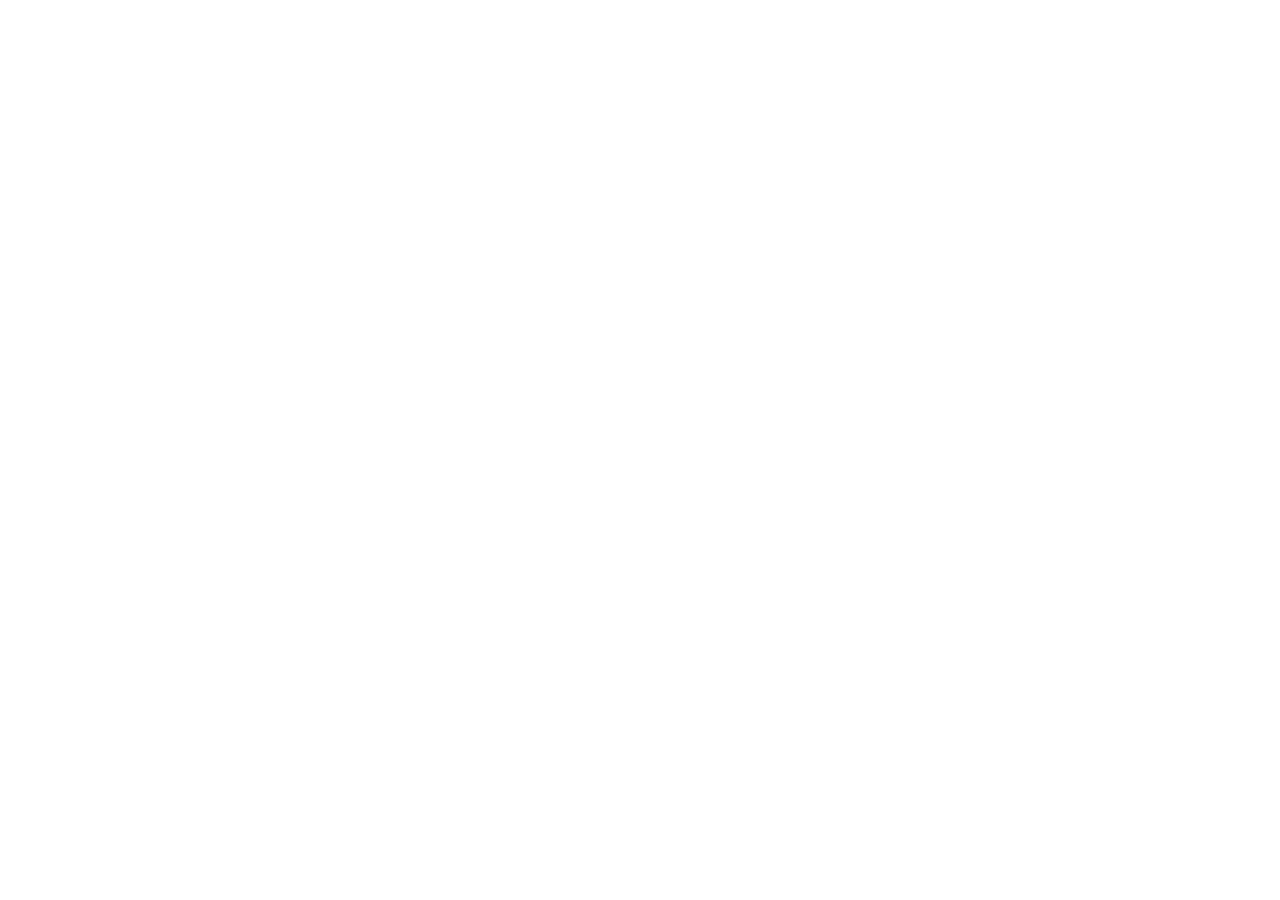
==== games/coffee-lover/index.html @ 400ea5a0 "Deploy full Aulita Game Lab" ====
<!doctype html><html lang="ru"><head><meta charset="UTF-8"><meta name="viewport" content="width=device-width,initial-scale=1"><meta name="theme-color" content="#fff8dd"><title>Игровая вселенная АюлитА</title>  <script type="module" crossorigin src="/aulita-game-lab/assets/main-BHxqMVKq.js"></script>
  <link rel="stylesheet" crossorigin href="/aulita-game-lab/assets/main-ep1-AoKU.css">
</head><body><div id="root"></div></body></html>
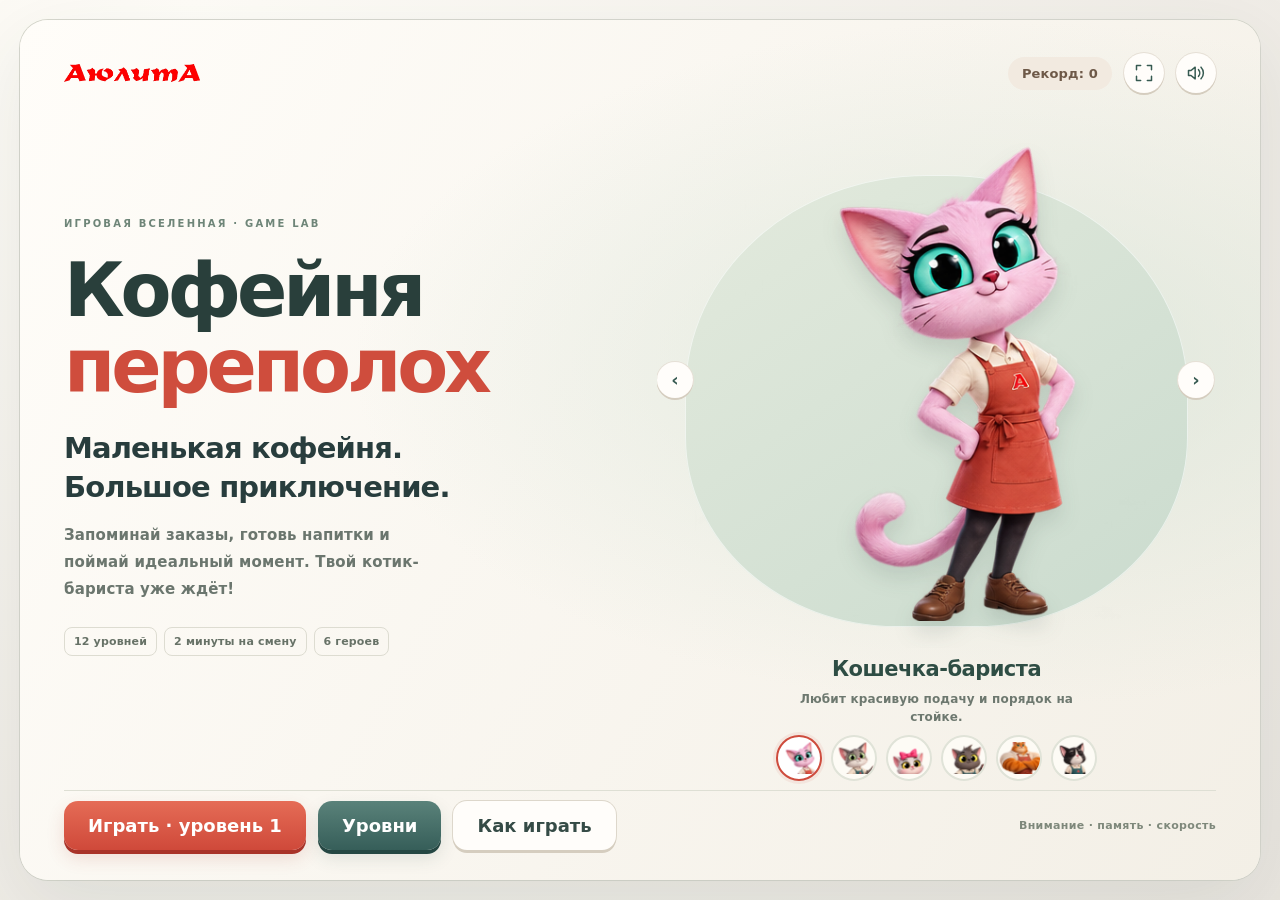
==== commit c7d86f31: "Update Coffee Lover game" ====
--- a/games/coffee-lover/index.html
+++ b/games/coffee-lover/index.html
@@ -1,3 +1,943 @@
-<!doctype html><html lang="ru"><head><meta charset="UTF-8"><meta name="viewport" content="width=device-width,initial-scale=1"><meta name="theme-color" content="#fff8dd"><title>Игровая вселенная АюлитА</title>  <script type="module" crossorigin src="/aulita-game-lab/assets/main-BHxqMVKq.js"></script>
-  <link rel="stylesheet" crossorigin href="/aulita-game-lab/assets/main-ep1-AoKU.css">
-</head><body><div id="root"></div></body></html>
+<!doctype html>
+<html lang="ru">
+<head>
+<meta charset="utf-8">
+<meta name="viewport" content="width=device-width,initial-scale=1,viewport-fit=cover">
+<title>Кофейня-переполох</title>
+<meta name="claude:viewport-fit-sides" content="cover">
+
+<style>
+/* Layout: one framed café window. HUD on top; rooms (orders / machines) slide sideways inside the viewport. Single deliberate look: warm mint café, plum backdrop. */
+:root{
+  --bg:#34213f; --ink:#3b2418; --paper:#fff6e6; --mint:#8fd6c6; --mint-d:#4fae9d;
+  --wood:#b9774a; --wood-d:#7d4a2c; --pink:#ff7fa8; --blue:#2f8dff; --green:#34c96a;
+  --red:#ef4b4b; --gold:#ffc447; --choc:#4b2f22;
+  --display:'Baloo 2','Trebuchet MS',system-ui,sans-serif; --body:'Nunito',system-ui,sans-serif;
+  color-scheme:light;
+}
+html{box-sizing:border-box;height:100%}
+*,*::before,*::after{box-sizing:inherit}
+body{height:100%;margin:0;overflow:hidden;background:var(--bg) radial-gradient(circle at 50% 0,#5b3a66,#34213f 65%);color:var(--ink);font-family:var(--body);font-weight:600;
+  padding-block:10px;padding-left:max(16px,env(safe-area-inset-left,0px));padding-right:max(16px,env(safe-area-inset-right,0px));
+  touch-action:manipulation;user-select:none;-webkit-user-select:none;-webkit-tap-highlight-color:transparent}
+[hidden]{display:none!important}
+button{font:inherit;color:inherit;cursor:pointer;border:0;background:none;padding:0}
+button:focus-visible{outline:3px solid var(--gold);outline-offset:2px}
+.frame{position:relative;height:100%;width:100%;max-width:1100px;margin:0 auto;border-radius:22px;overflow:hidden;background:var(--mint);box-shadow:0 18px 50px rgba(0,0,0,.45),0 0 0 4px #5a3a2a}
+.screen{position:absolute;inset:0;display:flex;flex-direction:column}
+
+/* ---------- buttons ---------- */
+.btn{font-family:var(--display);font-weight:800;font-size:clamp(17px,2.4vw,22px);padding:10px 22px;border-radius:16px;color:#fff;background:linear-gradient(#ff9ec0,#ff6f9c);box-shadow:0 5px 0 #c4406f,0 8px 14px rgba(0,0,0,.25);transition:transform .08s,box-shadow .08s}
+.btn:active{transform:translateY(4px);box-shadow:0 1px 0 #c4406f}
+.btn.alt{background:linear-gradient(#7fd0ff,#2f8dff);box-shadow:0 5px 0 #1b62b8,0 8px 14px rgba(0,0,0,.25)}
+.btn.alt:active{box-shadow:0 1px 0 #1b62b8}
+.btn.ghost{background:linear-gradient(#fff6e6,#ecd9bb);color:var(--ink);box-shadow:0 5px 0 #b99b6b,0 8px 14px rgba(0,0,0,.2)}
+.btn.ghost:active{box-shadow:0 1px 0 #b99b6b}
+.btn.sm{font-size:15px;padding:7px 14px;border-radius:12px}
+.round{width:40px;height:40px;border-radius:50%;display:grid;place-items:center;background:linear-gradient(#fff6e6,#ecd9bb);box-shadow:0 3px 0 #b99b6b;font-size:18px;color:var(--ink)}
+
+/* ---------- menu ---------- */
+#menu{background:
+  radial-gradient(ellipse at 50% 100%,rgba(255,220,160,.55),transparent 60%),
+  linear-gradient(#a6e3d6 0,#86cfc0 62%,#c9955f 62%,#a8693e 100%);align-items:center;padding:14px 16px 16px;gap:6px}
+#menu .top{width:100%;display:flex;justify-content:space-between;align-items:center;gap:8px}
+.badge{font-family:var(--display);font-weight:800;background:rgba(255,246,230,.9);border-radius:999px;padding:4px 14px;font-size:15px;box-shadow:0 3px 0 rgba(0,0,0,.15)}
+.title{font-family:var(--display);font-weight:800;line-height:.95;text-align:center;font-size:clamp(34px,7vw,64px);margin:0;color:#fff;text-shadow:0 4px 0 #b4506f,0 8px 16px rgba(0,0,0,.25);text-wrap:balance}
+.title small{display:block;font-size:.34em;letter-spacing:.14em;text-transform:uppercase;color:#fff6e6;text-shadow:0 2px 0 #4fae9d;margin-top:6px}
+.stagecat{flex:1;min-height:0;min-width:0;width:100%;overflow:hidden;display:grid;grid-template-columns:48px 1fr 48px;align-items:center;gap:8px}
+#pv{height:100%;min-height:0;min-width:0;display:flex;justify-content:center;perspective:900px}
+#pv .tilt{height:100%;transform-style:preserve-3d;transition:transform .12s;transform:rotateY(var(--ry,0deg)) rotateX(var(--rx,0deg))}
+.catsvg{height:100%;width:auto;display:block;overflow:visible;filter:drop-shadow(0 12px 10px rgba(60,30,40,.32))}
+.catname{font-family:var(--display);font-weight:800;font-size:26px;text-align:center;color:#fff;text-shadow:0 3px 0 rgba(0,0,0,.25)}
+.catnote{font-size:14px;text-align:center;max-width:46ch;color:#2c1d14;background:rgba(255,246,230,.82);padding:4px 12px;border-radius:12px}
+.thumbs{display:flex;gap:8px;flex-wrap:wrap;justify-content:center}
+.thumb{width:52px;height:52px;border-radius:50%;background:rgba(255,246,230,.85);border:3px solid transparent;overflow:hidden;display:grid;place-items:center;box-shadow:0 3px 0 rgba(0,0,0,.2)}
+.thumb[aria-pressed=true]{border-color:var(--gold);background:#fff}
+.thumb .catsvg{height:100%;filter:none}
+.menubtns{display:flex;gap:10px;flex-wrap:wrap;justify-content:center}
+
+/* ---------- levels ---------- */
+#levels{background:linear-gradient(#a6e3d6,#7cc5b6);padding:14px 16px;gap:10px}
+.lvhead{display:flex;align-items:center;gap:10px}
+.lvhead h2{font-family:var(--display);font-weight:800;margin:0;font-size:28px;color:#fff;text-shadow:0 3px 0 rgba(0,0,0,.2)}
+.lvgrid{flex:1;min-height:0;overflow:auto;display:grid;grid-template-columns:repeat(auto-fill,minmax(130px,1fr));gap:10px;align-content:start;padding:4px 2px 10px}
+.lv{min-width:0;text-align:left;border-radius:16px;padding:10px 12px;background:linear-gradient(#fff6e6,#f2dfbf);box-shadow:0 5px 0 #b99b6b;display:flex;flex-direction:column;gap:2px}
+.lv b{font-family:var(--display);font-size:26px;line-height:1}
+.lv span{font-size:13px}
+.lv[disabled]{opacity:.55;cursor:not-allowed;filter:grayscale(.6)}
+.lv.cur{outline:3px solid var(--pink)}
+
+/* ---------- game HUD ---------- */
+#game{background:var(--mint)}
+.hud{display:flex;align-items:center;gap:10px;padding:8px 12px;background:linear-gradient(#6a4533,#47291c);color:#fff6e6;position:relative;z-index:6;flex:none}
+.head{width:48px;height:48px;border-radius:50%;background:radial-gradient(circle at 40% 30%,#fff6e6,#e9cfa6);border:3px solid var(--gold);overflow:visible;position:relative;flex:none}
+.head .inner{position:absolute;inset:0;border-radius:50%;overflow:hidden}
+.head .catsvg{height:100%;width:100%;filter:none}
+.bubble{position:absolute;left:54px;top:50%;transform:translateY(-50%) scale(.6);transform-origin:0 50%;background:#fff;color:var(--ink);font-family:var(--display);font-weight:800;font-size:15px;padding:3px 12px;border-radius:14px;white-space:nowrap;opacity:0;pointer-events:none;transition:opacity .15s,transform .15s;z-index:9;box-shadow:0 3px 8px rgba(0,0,0,.3)}
+.bubble.on{opacity:1;transform:translateY(-50%) scale(1)}
+.bubble::before{content:"";position:absolute;left:-6px;top:50%;margin-top:-6px;border:6px solid transparent;border-right-color:#fff;border-left:0}
+.hudmid{flex:1;min-width:0;display:flex;flex-direction:column;gap:5px}
+.hudmid .row{display:flex;justify-content:space-between;font-family:var(--display);font-weight:700;font-size:14px;white-space:nowrap;gap:6px}
+.bar{height:14px;border-radius:9px;background:rgba(0,0,0,.4);overflow:hidden;box-shadow:inset 0 2px 3px rgba(0,0,0,.4)}
+.bar i{display:block;height:100%;width:100%;background:linear-gradient(#9bf5b9,#34c96a);border-radius:9px;transition:background .3s}
+.bar i.low{background:linear-gradient(#ff9d9d,#ef4b4b)}
+.hudr{text-align:right;font-family:var(--display);font-weight:800;line-height:1;flex:none}
+.hudr .sc{font-size:24px;color:var(--gold);font-variant-numeric:tabular-nums}
+.hudr .or{font-size:14px;margin-top:3px;font-variant-numeric:tabular-nums}
+.tabs{display:flex;gap:6px;padding:5px 10px;background:#4f3123;z-index:6;flex:none;justify-content:center}
+.tab{position:relative;display:flex;align-items:center;gap:6px;padding:4px 12px 4px 8px;border-radius:12px;background:#6b4631;color:#fff6e6;font-family:var(--display);font-weight:700;font-size:14px;min-width:0}
+.tab[aria-selected=true]{background:#fff6e6;color:var(--ink)}
+.tab .pill{min-width:20px;height:20px;border-radius:10px;background:var(--green);color:#fff;font-size:12px;display:none;place-items:center;padding:0 5px;animation:pulse .8s infinite}
+.tab .pill.show{display:grid}.tab .pill.bad{background:var(--red)}
+.tab .mini{width:30px;height:7px;border-radius:4px;background:rgba(0,0,0,.35);overflow:hidden}
+.tab .mini i{display:block;height:100%;width:0;background:var(--gold)}
+.hint{flex:none;background:#fff3b8;color:#5a3d12;font-size:14px;text-align:center;padding:4px 10px;z-index:6;font-weight:800}
+@keyframes pulse{50%{transform:scale(1.18)}}
+
+/* ---------- rooms ---------- */
+.viewport{position:relative;flex:1;min-height:0;overflow:hidden}
+.track{display:flex;height:100%;width:100%;transition:transform .38s cubic-bezier(.3,.8,.3,1)}
+.panel{flex:0 0 100%;min-width:0;height:100%;position:relative;display:flex;flex-direction:column;overflow:hidden}
+.nav{position:absolute;top:50%;margin-top:-30px;width:44px;height:60px;z-index:5;border-radius:14px;background:rgba(255,246,230,.92);box-shadow:0 4px 0 rgba(0,0,0,.25);font-size:26px;display:grid;place-items:center;color:var(--ink)}
+.nav.l{left:6px}.nav.r{right:6px}
+.nav[hidden]{display:none}
+.nav .pill{position:absolute;top:-8px;min-width:22px;height:22px;border-radius:11px;background:var(--green);color:#fff;font-size:13px;font-family:var(--display);display:none;place-items:center;padding:0 6px;animation:pulse .8s infinite}
+.nav .pill.show{display:grid}.nav .pill.bad{background:var(--red)}
+
+.wall{position:absolute;inset:0;background:
+  linear-gradient(rgba(255,255,255,.0),rgba(255,255,255,0)) ,
+  repeating-linear-gradient(90deg,rgba(255,255,255,.12) 0 2px,transparent 2px 46px),
+  repeating-linear-gradient(0deg,rgba(255,255,255,.12) 0 2px,transparent 2px 46px),
+  linear-gradient(#9adbcd,#7cc5b6)}
+.floor{position:absolute;left:0;right:0;bottom:0;height:22%;background:repeating-linear-gradient(90deg,#c58a57 0 70px,#b97d4b 70px 72px);box-shadow:inset 0 10px 14px rgba(0,0,0,.18)}
+.deco{position:absolute;pointer-events:none}
+.lamp{position:absolute;top:0;pointer-events:none;display:flex;flex-direction:column;align-items:center;z-index:3}
+.lamp::after{content:"";position:absolute;top:34px;width:150px;height:150px;border-radius:50%;background:radial-gradient(circle,rgba(255,236,170,.55),transparent 65%)}
+.lamp i{display:block;width:2px;height:var(--h,26px);background:#4b2f22}
+.lamp b{display:block;width:44px;height:26px;border-radius:24px 24px 4px 4px;background:linear-gradient(#ff9ec0,#e0508a);box-shadow:inset -6px -4px 0 rgba(0,0,0,.12)}
+
+/* orders room */
+.board{position:absolute;left:5%;right:5%;top:5%;bottom:36%;border-radius:18px;background:
+  linear-gradient(135deg,rgba(255,255,255,.07),transparent 40%),#2f4a45;
+  border:10px solid #8a5232;box-shadow:0 10px 0 #6b3d22,0 16px 24px rgba(0,0,0,.3),inset 0 0 30px rgba(0,0,0,.35);display:flex;flex-direction:column;padding:6px 10px 10px;gap:6px;z-index:2}
+.board.compact{position:relative;inset:auto;flex:1;min-width:0;min-height:0;margin:0}
+.boardhead{font-family:var(--display);font-weight:800;color:#f3f3e6;letter-spacing:.2em;font-size:13px;text-align:center;opacity:.85}
+.tickets{flex:1;min-height:0;display:grid;grid-template-columns:repeat(auto-fit,minmax(var(--tw,86px),1fr));grid-auto-rows:minmax(0,1fr);gap:10px;align-items:stretch;align-content:center}
+.ticket{position:relative;min-width:0;min-height:0;max-height:150px;border-radius:6px 6px 3px 3px;background:#fffdf4;box-shadow:0 4px 0 rgba(0,0,0,.28);display:flex;flex-direction:column;align-items:center;justify-content:center;padding:14px 4px 6px;gap:2px;transform:rotate(var(--r,0deg));
+  background-image:repeating-linear-gradient(0deg,transparent 0 17px,rgba(80,120,160,.14) 17px 18px);border-bottom:5px solid var(--tc,#999)}
+.ticket::before{content:"";position:absolute;top:-5px;left:50%;margin-left:-6px;width:12px;height:12px;border-radius:50%;background:radial-gradient(circle at 35% 30%,#ff9a9a,#d92d2d);box-shadow:0 2px 2px rgba(0,0,0,.4)}
+.ticket.new{animation:tin .35s cubic-bezier(.3,1.6,.5,1)}
+@keyframes tin{from{transform:translateY(-30px) scale(.6);opacity:0}}
+.ticket .ic{display:flex;gap:2px;justify-content:center;min-height:0}
+.ticket svg{width:clamp(26px,5.5vw,40px);height:auto;aspect-ratio:1;flex:none}
+.ticket .nm{font-size:11px;font-weight:800;line-height:1;text-align:center;color:#4b3a30}
+.ticket .tag{position:absolute;right:-6px;bottom:6px;font-family:var(--display);font-weight:800;font-size:13px;color:#fff;background:var(--red);border-radius:10px;padding:0 6px;box-shadow:0 2px 0 rgba(0,0,0,.3)}
+.catwrap{position:absolute;bottom:2%;left:3%;height:40%;z-index:3}
+.catwrap .catsvg{height:100%}
+.counter{position:absolute;right:0;bottom:0;width:46%;height:21%;background:linear-gradient(#e7b783,#b9774a 22%,#8a5232);border-radius:14px 0 0 0;box-shadow:inset 0 5px 0 #f6d4a8,0 -6px 14px rgba(0,0,0,.2);z-index:2}
+.cake{position:absolute;right:6%;bottom:21%;width:min(24%,150px);z-index:2}
+.plant{position:absolute;right:34%;bottom:21%;width:min(11%,64px);z-index:2}
+.compact-top{display:flex;gap:8px;align-items:flex-end;flex:none;height:min(36%,260px);padding:8px 10px 0;position:relative;z-index:2}
+.compact-top .catwrap{position:relative;inset:auto;height:80%;left:auto;bottom:auto;flex:none}
+
+/* machine room */
+.shelf{position:absolute;left:0;right:0;top:0;height:11%;z-index:1;pointer-events:none}
+.shelf svg{width:100%;height:100%}
+.mcont{flex:1;min-height:0;position:relative;container-type:size;z-index:2}
+.machines{position:absolute;inset:0;display:grid;justify-content:center;align-content:center;gap:var(--gap);
+  --gap:8px;
+  --sw:min(190px,calc(min((100cqw - (var(--cols) - 1)*var(--gap))/var(--cols),(100cqh - (var(--rows) - 1)*var(--gap))/var(--rows)/1.3)));
+  grid-template-columns:repeat(var(--cols),var(--sw));grid-auto-rows:calc(var(--sw)*1.3)}
+.slot{position:relative;width:var(--sw);height:calc(var(--sw)*1.3)}
+.slot::before{content:"";position:absolute;left:-5%;right:-5%;bottom:-1%;height:7%;border-radius:8px;background:linear-gradient(#e7b783,#a96c3f);box-shadow:0 5px 8px rgba(0,0,0,.25)}
+.mwrap{position:absolute;left:0;right:0;bottom:0;aspect-ratio:120/130}
+.mwrap>svg{position:absolute;inset:0;width:100%;height:100%;--mc:var(--pink)}
+.mwrap.m1>svg{--mc:#ff7fa8}.mwrap.m2>svg{--mc:#4fb8ff}.mwrap.m3>svg{--mc:#ffc447}.mwrap.m4>svg{--mc:#7be0a0}
+.act{position:absolute;top:0;left:50%;margin-left:-21%;width:42%;height:17%;z-index:4;border-radius:999px;display:none;place-items:center;transition:transform .08s,background .15s;box-shadow:0 3px 0 rgba(0,0,0,.28)}
+.act svg{width:56%;height:78%}
+.act.start{display:grid;background:linear-gradient(#7fc4ff,#2f8dff);color:#fff;box-shadow:0 3px 0 #1b62b8}
+.act.lock{display:grid;background:#9aa6ae;color:#e8eef2;opacity:.85}
+.act.early{display:grid;background:linear-gradient(#ffe08a,#ffb62e);color:#fff;box-shadow:0 3px 0 #b87710}
+.act.ready{display:grid;background:linear-gradient(#8ef0ad,#27b85f);color:#fff;box-shadow:0 3px 0 #17803f,0 0 0 4px rgba(61,220,120,.5),0 0 18px 6px rgba(94,240,150,.8);animation:glow .5s infinite alternate}
+.act:active{transform:translateY(3px)}
+@keyframes glow{to{transform:scale(1.07)}}
+.cup{position:absolute;left:34%;width:32%;aspect-ratio:36/30;bottom:9.4%;z-index:3;cursor:pointer;--lc:#4a2a17}
+.cup .glass{position:absolute;inset:0;border-radius:3px 3px 26% 26%/4% 4% 22% 22%;background:linear-gradient(90deg,rgba(255,255,255,.55),rgba(255,255,255,.18) 40%,rgba(255,255,255,.4));border:2px solid rgba(255,255,255,.95);overflow:hidden;box-shadow:inset 0 -4px 6px rgba(0,0,0,.12),0 3px 4px rgba(0,0,0,.2)}
+.cup::after{content:"";position:absolute;right:-22%;top:20%;width:30%;height:44%;border:3px solid rgba(255,255,255,.95);border-left:0;border-radius:0 40% 40% 0}
+.cup.empty .glass,.cup.empty::after{opacity:.85}
+.liq{position:absolute;left:0;right:0;bottom:0;height:0;background:linear-gradient(90deg,var(--lc),color-mix(in srgb,var(--lc) 75%,#000));}
+.liq::before{content:"";position:absolute;left:0;right:0;top:-3px;height:7px;border-radius:50%;background:color-mix(in srgb,var(--lc) 70%,#fff)}
+.items{position:absolute;inset:0;display:flex;align-items:center;justify-content:center;gap:2px;padding:6% 8% 0}
+.items svg{width:46%;max-width:100%;height:auto}
+.items.dbl svg{width:44%}
+.bulge{position:absolute;left:-1%;right:-1%;bottom:calc(100% - 3px);height:0;border-radius:50% 50% 0 0/100% 100% 0 0;background:var(--lc);z-index:1}
+.cup.over .bulge{animation:wob .25s infinite alternate}
+@keyframes wob{to{transform:scaleY(1.12)}}
+.puddle{position:absolute;left:18%;width:64%;bottom:6.2%;height:5%;border-radius:50%;background:var(--lc);transform:scaleX(0);transform-origin:center;opacity:.9;z-index:2;transition:transform .5s}
+.puddle.on{transform:scaleX(1)}
+.stream{position:absolute;left:calc(50% - 2px);width:4px;top:65.5%;height:0;background:var(--lc);border-radius:2px;z-index:2;display:none}
+.stream.on{display:block}
+.cup .x{position:absolute;left:50%;top:50%;width:60%;margin:-30% 0 0 -30%;aspect-ratio:1;display:none;color:var(--red);z-index:4;filter:drop-shadow(0 2px 0 #fff)}
+.cup .x.on{display:block;animation:shake .3s 2}
+.cup.sel{filter:drop-shadow(0 0 6px #fff)}
+.cup.sel .glass{border-color:var(--gold);box-shadow:0 0 0 3px rgba(255,196,71,.7)}
+.cup.empty:hover .glass{border-color:var(--gold)}
+@keyframes shake{25%{transform:translateX(-5px)}75%{transform:translateX(5px)}}
+.pop{position:absolute;left:50%;top:30%;transform:translateX(-50%);font-family:var(--display);font-weight:800;font-size:clamp(15px,2.4vw,24px);color:#fff;text-shadow:0 2px 0 #1b7a43,0 0 6px #1b7a43;pointer-events:none;z-index:8;animation:rise .9s forwards;white-space:nowrap}
+.pop.bad{text-shadow:0 2px 0 #8a2222}
+@keyframes rise{to{transform:translate(-50%,-48px);opacity:0}}
+.steam{position:absolute;left:36%;width:28%;bottom:34%;height:20%;pointer-events:none;opacity:0;z-index:2}
+.cup.fill~.steam{opacity:1}
+
+.jars{flex:none;position:relative;z-index:3;display:flex;gap:6px;justify-content:center;align-items:flex-end;padding:6px 8px 8px;background:linear-gradient(#cf9461,#9c5f36);box-shadow:inset 0 5px 0 #efc796,0 -6px 14px rgba(0,0,0,.2)}
+.jar{display:flex;flex-direction:column;align-items:center;gap:0;width:clamp(54px,16vw,92px);border-radius:12px;transition:transform .07s}
+.jar:active,.jar.hit{transform:translateY(4px) scale(.96)}
+.jar svg{width:100%;height:auto;display:block;filter:drop-shadow(0 4px 3px rgba(0,0,0,.3))}
+.jar span{font-size:11px;font-weight:800;color:#fff6e6;text-shadow:0 1px 2px rgba(0,0,0,.6);line-height:1.1}
+.jar kbd{font:inherit;font-size:10px;opacity:.8}
+
+/* cat animation */
+.cat .catsvg{transform-origin:50% 100%;animation:bob 2.6s ease-in-out infinite}
+@keyframes bob{50%{transform:translateY(-3px) scaleY(1.012)}}
+.cat.cheer .catsvg{animation:cheer .6s}
+.cat.oops .catsvg{animation:oops .5s}
+@keyframes cheer{0%{transform:scale(1)}30%{transform:translateY(-18px) scale(.95,1.07)}60%{transform:scale(1.07,.93)}100%{transform:scale(1)}}
+@keyframes oops{20%{transform:rotate(-5deg)}50%{transform:rotate(5deg)}80%{transform:rotate(-3deg)}}
+
+/* overlays */
+.ov{position:absolute;inset:0;display:grid;place-items:center;background:rgba(36,20,30,.6);z-index:30;padding:14px}
+.card{background:linear-gradient(#fffaf0,#f7e8cc);border-radius:22px;padding:18px 20px;max-width:440px;width:100%;box-shadow:0 10px 0 #b99b6b,0 20px 40px rgba(0,0,0,.4);display:flex;flex-direction:column;gap:10px;align-items:center;text-align:center;max-height:100%;overflow:auto}
+.card h2{font-family:var(--display);font-weight:800;margin:0;font-size:32px;line-height:1;text-wrap:balance}
+.card p{margin:0;font-size:15px}
+.stars{font-size:38px;letter-spacing:6px;color:var(--gold);text-shadow:0 3px 0 #b87710}
+.stars .off{color:#d8cdb8;text-shadow:none}
+.res{display:grid;grid-template-columns:1fr auto;gap:4px 18px;width:100%;font-size:16px;text-align:left;font-variant-numeric:tabular-nums}
+.res b{text-align:right}
+.res .big{font-family:var(--display);font-size:24px;color:#c4406f}
+.cd{font-family:var(--display);font-weight:800;font-size:clamp(70px,16vw,130px);color:#fff;text-shadow:0 6px 0 #c4406f,0 12px 20px rgba(0,0,0,.4);animation:pulse .5s}
+.howl{text-align:left;font-size:15px;display:flex;flex-direction:column;gap:7px;padding-left:20px;margin:0}
+.btnrow{display:flex;gap:10px;flex-wrap:wrap;justify-content:center}
+.btnrow .btn{flex:1 1 auto}
+@media (max-height:620px){.title{font-size:30px}.catnote{display:none}.thumb{width:42px;height:42px}}
+@media (prefers-reduced-motion:reduce){.cat .catsvg,.act.ready,.tab .pill,.nav .pill{animation:none}.track{transition:none}}
+
+/* АюлитА · café edition. Existing gameplay is preserved. */
+:root{--bg:#f3eee7;--ink:#283d3d;--paper:#fffdf9;--mint:#dbe7df;--mint-d:#426b66;--pink:#d85140;--gold:#e3ac4c;--display:'Trebuchet MS',system-ui,sans-serif;--body:system-ui,-apple-system,'Segoe UI',sans-serif}
+body{background:radial-gradient(ellipse at 15% 0,#fffdf8,#e9e5df);padding:20px;letter-spacing:.01em}
+.frame{max-width:1280px;border-radius:28px;background:#faf7f1;box-shadow:0 24px 80px #253e3a18,0 0 0 1px #d8d8cf}
+button{transition:transform .16s,box-shadow .16s,background .16s}
+button:focus-visible{outline:3px solid #b53326;outline-offset:4px}
+.btn{background:linear-gradient(#e56c56,#cf493a);box-shadow:0 4px 0 #a93329,0 8px 18px #ac423629;border-radius:14px;font-size:18px;padding:14px 24px}
+.btn.alt{background:linear-gradient(#5a827a,#365e59);box-shadow:0 4px 0 #254743,0 8px 18px #24453d20}
+.btn.ghost{background:#fffdfa;color:#354b46;box-shadow:0 3px 0 #d5cdbf,0 0 0 1px #ddd7cb}
+.round{background:#fffdfa;box-shadow:0 2px 0 #d5cdbf,0 0 0 1px #e6e0d6;min-width:40px;color:#365a51}
+#menu{display:grid;grid-template-columns:1fr 1fr;grid-template-rows:58px 1fr auto auto auto auto;gap:9px 34px;padding:24px 44px 30px;align-items:center;background:radial-gradient(ellipse at 80% 40%,#d6e3d6b0,transparent 47%),linear-gradient(120deg,#fffdf9,#f3efe6)}
+#menu .top{grid-column:1/-1;justify-content:flex-end;gap:12px}.brand-word{width:136px;height:52px;object-fit:contain;margin-right:auto}.badge{background:#f2eae0;color:#6e5948;font:700 13px var(--body);box-shadow:none;padding:9px 14px}
+.menu-copy{grid-column:1;grid-row:2/6;align-self:center;max-width:480px;padding-bottom:24px}.eyebrow{font-size:10px;font-weight:800;letter-spacing:.22em;color:#6e8578}
+.title{text-align:left;text-shadow:none;color:#293f3b;font-size:clamp(42px,5.8vw,76px);line-height:1.02;letter-spacing:-.055em;margin-top:22px}.title span{display:block;color:#cf4d3d}
+.intro{font-size:clamp(20px,2.5vw,29px);font-weight:700;line-height:1.35;margin:24px 0 14px;letter-spacing:-.03em}.description{font-size:15px;line-height:1.8;color:#6b766e;max-width:360px}.features{display:flex;gap:7px;flex-wrap:wrap;margin-top:24px}.features span{border:1px solid #dddcd1;border-radius:8px;padding:7px 9px;font-size:11px;color:#677267}
+.stagecat{grid-column:2;grid-row:2;min-height:140px;height:100%;grid-template-columns:38px 1fr 38px;gap:0;position:relative}.stagecat:before{content:'';position:absolute;inset:12% 5% 4%;border-radius:48% 48% 42% 42%;background:linear-gradient(145deg,#e3eadd,#cadbce);box-shadow:inset 0 0 0 1px #fff9}.stagecat>*{position:relative}.stagecat .round{min-width:36px;width:36px;height:36px}#pv{width:100%;align-items:center}#pv .tilt{width:100%;height:auto;aspect-ratio:1;max-height:100%}.catsvg{width:100%;height:100%;overflow:hidden;filter:drop-shadow(0 12px 10px #2b3c3820)}
+.catname{grid-column:2;grid-row:3;color:#2e4d44;text-shadow:none;font-size:21px;letter-spacing:-.025em}.catnote{grid-column:2;grid-row:4;justify-self:center;background:none;font-size:12px;line-height:1.5;color:#6d786f;padding:0;min-height:36px;max-width:330px}.thumbs{grid-column:2;grid-row:5;gap:9px}.thumb{height:46px;width:46px;border:2px solid #e0e3d8;box-shadow:none;background:#fdfbf5}.thumb[aria-pressed=true]{border-color:#ce4c3d;box-shadow:0 0 0 3px #ce4c3d15}
+.menubtns{grid-column:1/-1;grid-row:6;justify-content:flex-start;padding:10px 0 0;border-top:1px solid #dedfd4;gap:12px}.menubtns:after{content:'Внимание · память · скорость';margin-left:auto;align-self:center;color:#7e887b;font-size:11px;letter-spacing:.03em}
+#levels{background:#f3f1e9;padding:24px;gap:24px}.lvhead h2{color:#2d4942;text-shadow:none}.lvgrid{grid-template-columns:repeat(auto-fill,minmax(150px,1fr));gap:16px}.lv{background:#fffdf8;box-shadow:0 3px 0 #d6d7ca;border:1px solid #e0e2d6;padding:18px;gap:8px}.lv.cur{outline:2px solid #d15441}.lv[disabled]{opacity:.55;filter:none}
+#game{background:#e7e8dd}.hud{background:#294b43;padding:12px 18px;gap:13px}.hudr .sc{color:#f4ce81}.hudmid .row{font-size:14px}.bar{height:8px;background:#17372f;box-shadow:none}.bar i{background:linear-gradient(90deg,#88bca2,#d9d9a5)}.head{border:2px solid #e8bb6c}.hint{background:#fff5d9;color:#64572e;padding:9px 14px;font-size:13px}.tabs{background:#203f38;padding:8px}.tab{background:#3f6257;padding:8px 16px}.tab[aria-selected=true]{background:#fffaf0}
+.wall{background:linear-gradient(0deg,#c9dac9,#e2e8d9);background-image:repeating-linear-gradient(90deg,#ffffff18 0 1px,transparent 1px 70px),linear-gradient(#e5e9dc,#cbdaca)}.floor{background:repeating-linear-gradient(90deg,#c8aa85 0 100px,#b79c79 100px 102px);box-shadow:inset 0 8px 20px #4c483820}.lamp b{background:linear-gradient(#d57856,#a74d36)}.board{border:6px solid #aa8a63;background:#2e4e43;box-shadow:0 6px 0 #8e7353,0 12px 24px #394b3820;border-radius:16px;padding:12px;gap:12px}.boardhead{letter-spacing:.18em;color:#f5e9d4;font-size:12px}.ticket{border-radius:8px;background-color:#fffaf0;box-shadow:0 4px 10px #142c2828;transform:none}.ticket::before{width:8px;height:8px;top:4px;margin-left:-4px;background:#cc624a;box-shadow:none}.ticket .nm{font-size:12px;line-height:1.2}.ticket .tag{background:#c65b43;right:4px;bottom:4px}.jars{background:linear-gradient(#b89c77,#8f7253);box-shadow:inset 0 3px 0 #e2ceb1;padding:10px}.jar span{font-size:12px}.jar{min-height:44px}.mwrap.m1>svg{--mc:#d3654e}.mwrap.m2>svg{--mc:#4f8b87}.mwrap.m3>svg{--mc:#d8ab60}.mwrap.m4>svg{--mc:#80a787}.catwrap{aspect-ratio:1}.compact-top .catwrap{max-width:25%}.catwrap .catsvg{width:auto;aspect-ratio:1;max-width:100%}.act{min-height:30px}.act.start{background:linear-gradient(#6babcf,#3576a2)}.act.ready{background:linear-gradient(#9cdeb7,#399961)}
+.ov{background:#1b332dc4;backdrop-filter:blur(7px)}.card{background:#fffdf7;box-shadow:0 20px 80px #132d2d44;border:1px solid #ece9dc;padding:26px;gap:17px;max-width:520px;border-radius:24px}.card h2{font-size:29px;line-height:1.15;color:#294b43}.card p,.howl{font-size:14px;line-height:1.6}.howl{gap:9px}.res .big{color:#bd4e3a}.cd{text-shadow:0 6px 0 #294b43}.nav{background:#fffaf0}
+@media(min-width:850px){.compact-top{height:min(34%,250px);padding:14px 20px 0}.tickets{gap:14px}.jar{width:clamp(64px,8vw,100px)}}
+@media(max-width:720px){body{padding:8px}.frame{border-radius:20px}#menu{padding:14px 18px 20px;grid-template-columns:1fr;grid-template-rows:42px auto minmax(100px,1fr) auto auto auto auto;gap:6px}#menu .top{grid-column:1;grid-row:1}.brand-word{width:102px;height:38px}.badge{font-size:10px;padding:6px 8px}.menu-copy{grid-column:1;grid-row:2;padding:4px 0 0;text-align:center;max-width:none}.eyebrow{font-size:8px}.title{font-size:clamp(30px,8vw,48px);text-align:center;line-height:1;margin:6px 0}.title span{display:inline;margin-left:.22em}.intro{font-size:15px;margin:8px 0 0}.intro br{display:none}.description,.features{display:none}.stagecat{grid-column:1;grid-row:3;max-width:360px;justify-self:center}.stagecat:before{inset:4% 16%}.catname{grid-column:1;grid-row:4;font-size:18px}.catnote{grid-column:1;grid-row:5;min-height:0;font-size:11px;display:block}.thumbs{grid-column:1;grid-row:6;gap:8px}.thumb{width:40px;height:40px}.menubtns{grid-column:1;grid-row:7;justify-content:center;padding:12px 0 2px;gap:8px}.menubtns:after{display:none}.menubtns .btn{font-size:13px;padding:11px 12px}.hud{padding:8px;gap:8px}.hud .round{min-width:32px;width:32px;height:34px;font-size:16px}.head{width:38px;height:38px}.hudr .sc{font-size:21px}.hudmid .row{font-size:12px}.compact-top .catwrap{max-width:22%}.board{padding:8px;border-width:4px;gap:7px}.ticket .nm{font-size:10px}.jars{padding:7px 5px}.jar span{font-size:10px}}
+@media(max-height:540px) and (min-width:721px){body{padding:8px}#menu{padding:8px 30px 16px;grid-template-rows:40px 1fr auto auto auto auto;gap:4px 20px}.title{font-size:44px;margin-top:10px}.intro{font-size:20px;margin:12px 0 8px}.description{font-size:12px;line-height:1.5}.features{margin-top:12px}.catnote{display:none}.thumb{width:34px;height:34px}.menubtns .btn{padding:8px 20px}.brand-word{height:38px}}
+@media(prefers-reduced-motion:reduce){*,*:before,*:after{animation:none!important;transition:none!important}}
+
+
+.tab{color:#fffaf0}.tab[aria-selected=true]{color:#28483e}
+@media(max-width:450px){.compact-top .tickets{grid-template-columns:repeat(2,minmax(0,1fr))}.ticket .nm{line-height:1.3}}
+
+/* Café dashboard: all orders and all stations visible at every level. */
+.cafe-dashboard{isolation:isolate;background:#e6e9dc}
+.cafe-dashboard .wall{z-index:-2;background:linear-gradient(120deg,#f3efe4,#dce7d9 60%,#d0e0d1)}
+.cafe-arches{position:absolute;inset:21% 4% 15%;display:flex;justify-content:space-around;gap:15%;z-index:-1;opacity:.48;pointer-events:none}
+.cafe-arches i{flex:1;max-width:230px;border:8px solid #f9f7ed;border-radius:140px 140px 10px 10px;background:linear-gradient(120deg,#eef1dc,#aecbbb);box-shadow:inset 0 0 0 2px #acbca04d,0 8px 22px #526c4820;position:relative}
+.cafe-arches i:after{content:'';position:absolute;inset:40% 0 0;border-top:6px solid #faf6e8;background:linear-gradient(90deg,transparent 48%,#faf6e8 48% 52%,transparent 52%)}
+.orders-dock{flex:none;margin:14px 24px 0;padding:12px 16px 14px;border-radius:18px;background:linear-gradient(120deg,#284a40,#3e6250);box-shadow:0 5px 0 #b49b72,0 12px 20px #3c57431a;border:1px solid #436953}
+.dock-title{display:flex;align-items:center;justify-content:space-between;margin-bottom:11px;color:#f9ead0;font-size:10px;font-weight:800;letter-spacing:.18em}.dock-note{font-size:11px;font-weight:500;letter-spacing:.01em;opacity:.8}
+.orders-dock .tickets{display:grid;grid-template-columns:repeat(6,minmax(0,1fr));grid-auto-rows:68px;gap:12px;min-height:68px;align-content:start}
+.orders-dock .ticket{height:68px;max-height:none;padding:8px 5px 6px;gap:4px;border-radius:8px;box-shadow:0 3px 7px #102c2838;transform:none;animation:none}
+.orders-dock .ticket svg{width:26px}.orders-dock .ticket .nm{font-size:11px;line-height:1.2}.orders-dock .ticket .tag{font-size:11px;right:4px;bottom:3px;padding:0 4px}.orders-dock .ticket:before{width:5px;height:5px;top:3px}
+.station-heading{display:flex;align-items:center;justify-content:space-between;padding:19px 28px 6px;color:#61735e;font-size:9px;font-weight:800;letter-spacing:.14em;flex:none}.station-heading span:last-child{font-size:10px;font-weight:500;letter-spacing:0}
+.cafe-dashboard .mcont{min-height:0;flex:1;margin:0 10px}.cafe-dashboard .machines{--gap:12px;--sw:min(170px,calc(min((100cqw - 28px - (var(--cols) - 1)*var(--gap))/var(--cols),(100cqh - 16px - (var(--rows) - 1)*var(--gap))/var(--rows)/1.3)));align-content:center}
+.station-number{position:absolute;top:1%;left:4%;z-index:3;font:700 10px var(--body);color:#4d6b61;background:#fffdf2;padding:3px 6px;border-radius:7px;box-shadow:0 1px 2px #304f3c20;pointer-events:none}
+.slot:before{background:linear-gradient(#ddc7a4,#ad8c62);box-shadow:0 4px 9px #304b3b20}.mwrap>svg{filter:drop-shadow(0 5px 4px #374c3b20)}
+.cafe-dashboard .jars{background:linear-gradient(#e7d5b8,#ccaf87);border-top:3px solid #f4e4c9;box-shadow:0 -3px 8px #4e604315;padding:5px 14px 7px;gap:18px}.cafe-dashboard .jar{width:64px}.cafe-dashboard .jar svg{filter:drop-shadow(0 3px 3px #503c2625)}.cafe-dashboard .jar span{color:#4a4938;text-shadow:none;font-size:11px;white-space:nowrap}.jar kbd{display:inline-block;border-radius:3px;background:#fff8;padding:0 3px;color:#645845}
+.cafe-dashboard .act{min-width:38px;min-height:30px}.act.failed{display:grid;background:linear-gradient(#f77568,#c43f38);color:white;box-shadow:0 3px 0 #922d2c;animation:error-pulse .32s ease-in-out infinite alternate}
+.cup.reject,.cup.over{filter:drop-shadow(0 0 8px #ff302b)}.cup.reject .glass,.cup.over .glass{background:#f36861!important;border:2px solid #ff302b;box-shadow:0 0 0 4px #ef40383d,0 0 20px #fc3529}.cup.over .liq{background:#c12727!important}.cup.over:after,.cup.reject:after{border-color:#ff3c34}.cup.reject .x,.cup.over .x{color:white;filter:drop-shadow(0 1px 1px #8f2323)}.cup.over .bulge{background:#dd4438}.slot[data-state=over] .mwrap>svg,.slot[data-state=reject] .mwrap>svg{filter:drop-shadow(0 0 8px #f13b3855)}
+@keyframes error-pulse{to{box-shadow:0 3px 0 #922d2c,0 0 0 5px #f4413830}}
+.walking-lane{height:74px;flex:none;position:relative;overflow:hidden;border-top:1px solid #c1b193;background:repeating-linear-gradient(90deg,#eadfc9 0 94px,#e3d6bd 94px 96px);pointer-events:none;isolation:isolate}.lane-caption{position:absolute;right:22px;bottom:12px;font-size:9px;letter-spacing:.08em;color:#8d8065}
+.walker{position:absolute;height:72px;width:72px;left:0;bottom:2px;animation:stroll 24s linear infinite;--start:0px;--end:calc(100cqw - 80px);z-index:2}.walking-lane{container-type:inline-size}.walking-cat{height:100%;width:100%;position:relative;z-index:2;animation:gait .55s ease-in-out infinite alternate}.walking-cat .catsvg{animation:none;width:100%;height:100%;filter:drop-shadow(0 2px 1px #64472a25)}.walking-shadow{position:absolute;bottom:1px;left:24%;width:53%;height:5px;background:#79654840;border-radius:50%;filter:blur(2px)}
+.w1{animation-duration:31s;animation-delay:-12s}.w2{animation-duration:38s;animation-delay:-27s}
+@keyframes stroll{0%{transform:translateX(var(--start)) scaleX(1)}48%{transform:translateX(var(--end)) scaleX(1)}50%{transform:translateX(var(--end)) scaleX(-1)}98%{transform:translateX(var(--start)) scaleX(-1)}100%{transform:translateX(var(--start)) scaleX(1)}}
+@keyframes gait{from{transform:translateY(0) rotate(-2deg)}to{transform:translateY(-2px) rotate(2deg)}}
+.is-paused .walker,.is-paused .walking-cat{animation-play-state:paused}.is-paused .act,.is-paused .cup .x{animation-play-state:paused}
+@media(max-width:720px){.orders-dock{margin:9px 10px 0;padding:9px 10px 10px;border-radius:14px}.dock-title{font-size:8px;letter-spacing:.12em;margin-bottom:8px}.dock-note{font-size:9px;letter-spacing:0}.orders-dock .tickets{grid-template-columns:repeat(3,minmax(0,1fr));grid-auto-rows:57px;gap:7px;min-height:57px}.orders-dock .ticket{height:57px;padding:8px 3px 5px;gap:3px}.orders-dock .ticket .nm{font-size:10px}.orders-dock .ticket svg{width:23px}.orders-dock .ticket .tag{font-size:9px;bottom:2px;right:2px}.station-heading{padding:14px 14px 3px;font-size:8px;letter-spacing:.07em}.station-heading span:last-child{font-size:8px}.cafe-dashboard .mcont{margin:0 4px}.cafe-dashboard .jars{gap:12px;padding:4px 8px 6px}.cafe-dashboard .jar{width:49px;min-height:0}.cafe-dashboard .jar span{font-size:9px}.walking-lane{height:55px}.walker{height:53px;width:53px;--end:calc(100cqw - 58px)}.lane-caption{font-size:7px;right:8px;bottom:6px}.station-number{font-size:8px;padding:2px 4px}.cafe-dashboard .act{min-width:32px;min-height:26px}.hud .bubble{font-size:12px;max-width:250px;white-space:normal;line-height:1.4;left:32px;top:35px;transform:none}.hud .bubble.on{transform:none}.cafe-arches{gap:8%;inset:25% 3% 12%}.cafe-arches i{border-width:5px}}
+@media(max-height:600px){.orders-dock{margin-top:5px;padding:6px 10px 8px}.dock-title{margin-bottom:5px}.orders-dock .tickets{grid-template-columns:repeat(6,minmax(0,1fr));grid-auto-rows:48px;min-height:48px;gap:6px}.orders-dock .ticket{height:48px;padding:6px 2px 4px;gap:2px}.orders-dock .ticket svg{width:19px}.orders-dock .ticket .nm{font-size:9px}.station-heading{padding-top:9px}.walking-lane{height:38px}.walker{height:37px;width:37px}.cafe-dashboard .jar{width:42px}.cafe-dashboard .jars{padding:2px 8px 4px}.hud{padding-block:6px}}
+@media(prefers-reduced-motion:reduce){.walker{animation:none;left:12%}.w1{left:42%}.w2{left:72%}.walking-cat{animation:none}.act.failed{animation:none}}
+
+
+@media(max-height:600px) and (min-width:600px){
+.cafe-dashboard{display:grid;grid-template-columns:minmax(0,1fr) 86px;grid-template-rows:82px 19px minmax(0,1fr) 28px}
+.cafe-dashboard .orders-dock{grid-column:1/-1;grid-row:1;margin:5px 10px 3px;padding:6px 10px 8px}.cafe-dashboard .station-heading{grid-column:1;grid-row:2;padding:2px 14px}.cafe-dashboard .mcont{grid-column:1;grid-row:3;margin:0 6px}.cafe-dashboard .jars{grid-column:2;grid-row:2/4;display:flex;flex-direction:column;align-items:stretch;justify-content:space-evenly;gap:2px;padding:4px;border-top:0;border-left:2px solid #f1e3cb;border-radius:12px 0 0 0}.cafe-dashboard .jar{display:flex;flex-direction:row;gap:4px;width:100%;min-height:30px}.cafe-dashboard .jar svg{width:26px;height:36px;flex:none}.cafe-dashboard .jar span{font-size:8px;white-space:normal;text-align:left}.cafe-dashboard .jar kbd{display:none}.cafe-dashboard .walking-lane{grid-column:1/-1;grid-row:4;height:auto}.cafe-dashboard .walker{height:27px;width:27px}.cafe-dashboard .lane-caption{font-size:7px;bottom:6px}.cafe-dashboard .dock-title{margin-bottom:5px}.cafe-dashboard .station-number{font-size:8px;padding:1px 3px}
+}
+</style>
+</head>
+<body>
+<svg width="0" height="0" aria-hidden="true" style="position:absolute"><defs><image id="brandCatAtlas" width="1536" height="1024" href="[data-uri]